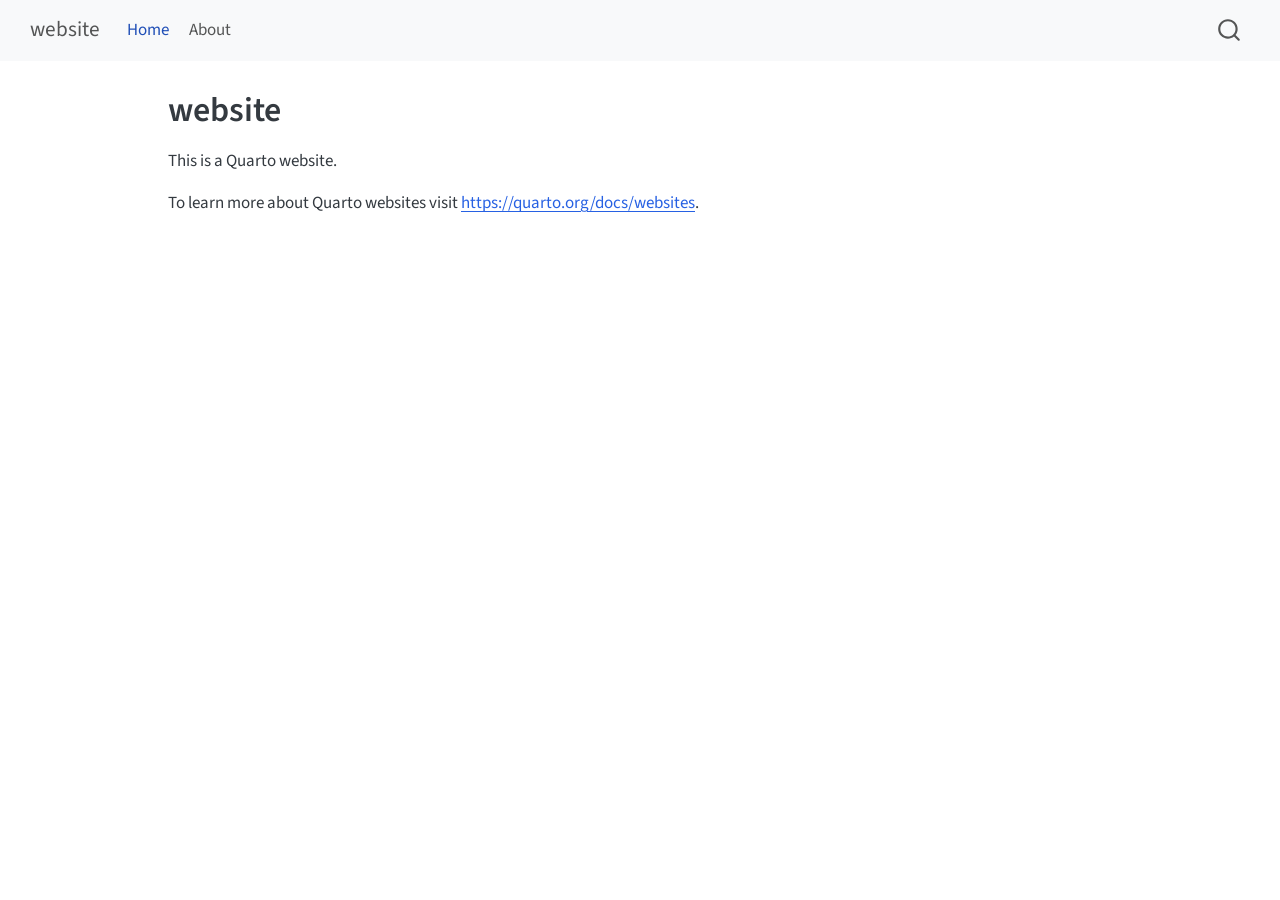
==== index.html @ 9c627e0c "Built site for gh-pages" ====
<!DOCTYPE html>
<html xmlns="http://www.w3.org/1999/xhtml" lang="en" xml:lang="en"><head>

<meta charset="utf-8">
<meta name="generator" content="quarto-1.10.18">

<meta name="viewport" content="width=device-width, initial-scale=1.0, user-scalable=yes">


<title>website</title>
<style>
/* Default styles provided by pandoc.
** See https://pandoc.org/MANUAL.html#variables-for-html for config info.
*/
span.smallcaps{font-variant: small-caps;}
div.columns{display: flex; gap: 1.5em;}
div.column{flex: auto;}
@media screen {
div.columns{gap: min(4vw, 1.5em);}
div.column{overflow-x: auto;}
}
div.hanging-indent{margin-left: 1.5em; text-indent: -1.5em;}
ul.task-list{list-style: none;}
ul.task-list li input[type="checkbox"] {
  width: 0.8em;
  margin: 0 0.8em 0.2em -1em; /* quarto-specific, see https://github.com/quarto-dev/quarto-cli/issues/4556 */ 
  vertical-align: middle;
}
</style>


<script src="site_libs/quarto-nav/quarto-nav.js"></script>
<script src="site_libs/quarto-nav/headroom.min.js"></script>
<script src="site_libs/clipboard/clipboard.min.js"></script>
<script src="site_libs/quarto-search/autocomplete.umd.js"></script>
<script src="site_libs/quarto-search/fuse.min.js"></script>
<script src="site_libs/quarto-search/quarto-search.js"></script>
<meta name="quarto:offset" content="./">
<script src="site_libs/quarto-html/quarto.js" type="module"></script>
<script src="site_libs/quarto-html/tabsets/tabsets.js" type="module"></script>
<script src="site_libs/quarto-html/popper.min.js"></script>
<script src="site_libs/quarto-html/tippy.umd.min.js"></script>
<script src="site_libs/quarto-html/anchor.min.js"></script>
<link href="site_libs/quarto-html/tippy.css" rel="stylesheet">
<link href="site_libs/quarto-html/quarto-syntax-highlighting-64a204ab8560d761af7679ceaba22944.css" rel="stylesheet" id="quarto-text-highlighting-styles">
<script src="site_libs/bootstrap/bootstrap.min.js"></script>
<link href="site_libs/bootstrap/bootstrap-icons.css" rel="stylesheet">
<link href="site_libs/bootstrap/bootstrap-5453c8eb392fbb9e83e403fa6f01b86a.min.css" rel="stylesheet" append-hash="true" id="quarto-bootstrap" data-mode="light">
<script id="quarto-search-options" type="application/json">{
  "location": "navbar",
  "copy-button": false,
  "collapse-after": 3,
  "panel-placement": "end",
  "type": "overlay",
  "limit": 50,
  "keyboard-shortcut": [
    "f",
    "/",
    "s"
  ],
  "show-item-context": false,
  "language": {
    "search-no-results-text": "No results",
    "search-matching-documents-text": "matching documents",
    "search-copy-link-title": "Copy link to search",
    "search-hide-matches-text": "Hide additional matches",
    "search-more-match-text": "more match in this document",
    "search-more-matches-text": "more matches in this document",
    "search-clear-button-title": "Clear",
    "search-text-placeholder": "",
    "search-detached-cancel-button-title": "Cancel",
    "search-submit-button-title": "Submit",
    "search-label": "Search"
  }
}</script>


<link rel="stylesheet" href="styles.css">
</head>

<body class="nav-fixed quarto-light">

<div id="quarto-search-results"></div>
  <header id="quarto-header" class="headroom fixed-top">
    <nav class="navbar navbar-expand-lg " data-bs-theme="dark">
      <div class="navbar-container container-fluid">
      <div class="navbar-brand-container mx-auto">
    <a class="navbar-brand" href="./index.html">
    <span class="navbar-title">website</span>
    </a>
  </div>
            <div id="quarto-search" class="" title="Search"></div>
          <button class="navbar-toggler" type="button" data-bs-toggle="collapse" data-bs-target="#navbarCollapse" aria-controls="navbarCollapse" role="menu" aria-expanded="false" aria-label="Toggle navigation" onclick="if (window.quartoToggleHeadroom) { window.quartoToggleHeadroom(); }">
  <span class="navbar-toggler-icon"></span>
</button>
          <div class="collapse navbar-collapse" id="navbarCollapse">
            <ul class="navbar-nav navbar-nav-scroll me-auto">
  <li class="nav-item">
    <a class="nav-link active" href="./index.html" aria-current="page"> 
<span class="menu-text">Home</span></a>
  </li>  
  <li class="nav-item">
    <a class="nav-link" href="./about.html"> 
<span class="menu-text">About</span></a>
  </li>  
</ul>
          </div> <!-- /navcollapse -->
            <div class="quarto-navbar-tools">
</div>
      </div> <!-- /container-fluid -->
    </nav>
</header>
<!-- content -->
<div id="quarto-content" class="quarto-container page-columns page-rows-contents page-layout-article page-navbar">
<!-- sidebar -->
<!-- margin-sidebar -->
    <div id="quarto-margin-sidebar" class="sidebar margin-sidebar zindex-bottom">
        
    </div>
<!-- main -->
<main class="content" id="quarto-document-content">

<header id="title-block-header" class="quarto-title-block default">
<div class="quarto-title">
<h1 class="title">website</h1>
</div>



<div class="quarto-title-meta">

    
  
    
  </div>
  


</header>


<p>This is a Quarto website.</p>
<p>To learn more about Quarto websites visit <a href="https://quarto.org/docs/websites" class="uri">https://quarto.org/docs/websites</a>.</p>



</main> <!-- /main -->
<script id="quarto-html-after-body" type="application/javascript">
  window.document.addEventListener("DOMContentLoaded", function (event) {
    const icon = "";
    const anchorJS = new window.AnchorJS();
    anchorJS.options = {
      placement: 'right',
      icon: icon
    };
    anchorJS.add('.anchored');
    const isCodeAnnotation = (el) => {
      for (const clz of el.classList) {
        if (clz.startsWith('code-annotation-')) {                     
          return true;
        }
      }
      return false;
    }
    const onCopySuccess = function(e) {
      // button target
      const button = e.trigger;
      // don't keep focus
      button.blur();
      // flash "checked"
      button.classList.add('code-copy-button-checked');
      var currentTitle = button.getAttribute("title");
      button.setAttribute("title", "Copied!");
      let tooltip;
      if (window.bootstrap) {
        button.setAttribute("data-bs-toggle", "tooltip");
        button.setAttribute("data-bs-placement", "left");
        button.setAttribute("data-bs-title", "Copied!");
        tooltip = new bootstrap.Tooltip(button, 
          { trigger: "manual", 
            customClass: "code-copy-button-tooltip",
            offset: [0, -8]});
        tooltip.show();    
      }
      setTimeout(function() {
        if (tooltip) {
          tooltip.hide();
          button.removeAttribute("data-bs-title");
          button.removeAttribute("data-bs-toggle");
          button.removeAttribute("data-bs-placement");
        }
        button.setAttribute("title", currentTitle);
        button.classList.remove('code-copy-button-checked');
      }, 1000);
      // clear code selection
      e.clearSelection();
    }
    const getTextToCopy = function(trigger) {
      const outerScaffold = trigger.parentElement.cloneNode(true);
      const codeEl = outerScaffold.querySelector('code');
      for (const childEl of codeEl.children) {
        if (isCodeAnnotation(childEl)) {
          childEl.remove();
        }
      }
      return codeEl.innerText;
    }
    const clipboard = new window.ClipboardJS('.code-copy-button:not([data-in-quarto-modal])', {
      text: getTextToCopy
    });
    clipboard.on('success', onCopySuccess);
    if (window.document.getElementById('quarto-embedded-source-code-modal')) {
      const clipboardModal = new window.ClipboardJS('.code-copy-button[data-in-quarto-modal]', {
        text: getTextToCopy,
        container: window.document.getElementById('quarto-embedded-source-code-modal')
      });
      clipboardModal.on('success', onCopySuccess);
    }
      var localhostRegex = new RegExp(/^(?:http|https):\/\/localhost\:?[0-9]*\//);
      var mailtoRegex = new RegExp(/^mailto:/);
        var filterRegex = new RegExp('/' + window.location.host + '/');
      var isInternal = (href) => {
          return filterRegex.test(href) || localhostRegex.test(href) || mailtoRegex.test(href);
      }
      // Inspect non-navigation links and adorn them if external
     var links = window.document.querySelectorAll('a[href]:not(.nav-link):not(.navbar-brand):not(.toc-action):not(.sidebar-link):not(.sidebar-item-toggle):not(.pagination-link):not(.no-external):not([aria-hidden]):not(.dropdown-item):not(.quarto-navigation-tool):not(.about-link)');
      for (var i=0; i<links.length; i++) {
        const link = links[i];
        if (!isInternal(link.href)) {
          // undo the damage that might have been done by quarto-nav.js in the case of
          // links that we want to consider external
          if (link.dataset.originalHref !== undefined) {
            link.href = link.dataset.originalHref;
          }
        }
      }
    function tippyHover(el, contentFn, onTriggerFn, onUntriggerFn) {
      const config = {
        allowHTML: true,
        maxWidth: 500,
        delay: 100,
        arrow: false,
        appendTo: function(el) {
            return el.parentElement;
        },
        interactive: true,
        interactiveBorder: 10,
        theme: 'quarto',
        placement: 'bottom-start',
      };
      if (contentFn) {
        config.content = contentFn;
      }
      if (onTriggerFn) {
        config.onTrigger = onTriggerFn;
      }
      if (onUntriggerFn) {
        config.onUntrigger = onUntriggerFn;
      }
      window.tippy(el, config); 
    }
    const noterefs = window.document.querySelectorAll('a[role="doc-noteref"]');
    for (var i=0; i<noterefs.length; i++) {
      const ref = noterefs[i];
      tippyHover(ref, function() {
        // use id or data attribute instead here
        let href = ref.getAttribute('data-footnote-href') || ref.getAttribute('href');
        try { href = new URL(href).hash; } catch {}
        const id = href.replace(/^#\/?/, "");
        const note = window.document.getElementById(id);
        if (note) {
          return note.innerHTML;
        } else {
          return "";
        }
      });
    }
    const xrefs = window.document.querySelectorAll('a.quarto-xref');
    const processXRef = (id, note) => {
      // Strip column container classes
      const stripColumnClz = (el) => {
        el.classList.remove("page-full", "page-columns");
        if (el.children) {
          for (const child of el.children) {
            stripColumnClz(child);
          }
        }
      }
      stripColumnClz(note)
      if (id === null || id.startsWith('sec-')) {
        // Special case sections, only their first couple elements
        const container = document.createElement("div");
        if (note.children && note.children.length > 2) {
          container.appendChild(note.children[0].cloneNode(true));
          for (let i = 1; i < note.children.length; i++) {
            const child = note.children[i];
            if (child.tagName === "P" && child.innerText === "") {
              continue;
            } else {
              container.appendChild(child.cloneNode(true));
              break;
            }
          }
          if (window.Quarto?.typesetMath) {
            window.Quarto.typesetMath(container);
          }
          return container.innerHTML
        } else {
          if (window.Quarto?.typesetMath) {
            window.Quarto.typesetMath(note);
          }
          return note.innerHTML;
        }
      } else {
        // Remove any anchor links if they are present
        const anchorLink = note.querySelector('a.anchorjs-link');
        if (anchorLink) {
          anchorLink.remove();
        }
        if (window.Quarto?.typesetMath) {
          window.Quarto.typesetMath(note);
        }
        if (note.classList.contains("callout")) {
          return note.outerHTML;
        } else {
          return note.innerHTML;
        }
      }
    }
    for (var i=0; i<xrefs.length; i++) {
      const xref = xrefs[i];
      tippyHover(xref, undefined, function(instance) {
        instance.disable();
        let url = xref.getAttribute('href');
        let hash = undefined; 
        if (url.startsWith('#')) {
          hash = url;
        } else {
          try { hash = new URL(url).hash; } catch {}
        }
        if (hash) {
          const id = hash.replace(/^#\/?/, "");
          const note = window.document.getElementById(id);
          if (note !== null) {
            try {
              const html = processXRef(id, note.cloneNode(true));
              instance.setContent(html);
            } finally {
              instance.enable();
              instance.show();
            }
          } else {
            // See if we can fetch this
            fetch(url.split('#')[0])
            .then(res => res.text())
            .then(html => {
              const parser = new DOMParser();
              const htmlDoc = parser.parseFromString(html, "text/html");
              const note = htmlDoc.getElementById(id);
              if (note !== null) {
                const html = processXRef(id, note);
                instance.setContent(html);
              } 
            }).finally(() => {
              instance.enable();
              instance.show();
            });
          }
        } else {
          // See if we can fetch a full url (with no hash to target)
          // This is a special case and we should probably do some content thinning / targeting
          fetch(url)
          .then(res => res.text())
          .then(html => {
            const parser = new DOMParser();
            const htmlDoc = parser.parseFromString(html, "text/html");
            const note = htmlDoc.querySelector('main.content');
            if (note !== null) {
              // This should only happen for chapter cross references
              // (since there is no id in the URL)
              // remove the first header
              if (note.children.length > 0 && note.children[0].tagName === "HEADER") {
                note.children[0].remove();
              }
              const html = processXRef(null, note);
              instance.setContent(html);
            } 
          }).finally(() => {
            instance.enable();
            instance.show();
          });
        }
      }, function(instance) {
      });
    }
        let selectedAnnoteEl;
        const selectorForAnnotation = ( cell, annotation) => {
          let cellAttr = 'data-code-cell="' + cell + '"';
          let lineAttr = 'data-code-annotation="' +  annotation + '"';
          const selector = 'span[' + cellAttr + '][' + lineAttr + ']';
          return selector;
        }
        const selectCodeLines = (annoteEl) => {
          const doc = window.document;
          const targetCell = annoteEl.getAttribute("data-target-cell");
          const targetAnnotation = annoteEl.getAttribute("data-target-annotation");
          const annoteSpan = window.document.querySelector(selectorForAnnotation(targetCell, targetAnnotation));
          const lines = annoteSpan.getAttribute("data-code-lines").split(",");
          const lineIds = lines.map((line) => {
            return targetCell + "-" + line;
          })
          let top = null;
          let height = null;
          let parent = null;
          if (lineIds.length > 0) {
              //compute the position of the single el (top and bottom and make a div)
              const el = window.document.getElementById(lineIds[0]);
              top = el.offsetTop;
              height = el.offsetHeight;
              parent = el.parentElement.parentElement;
            if (lineIds.length > 1) {
              const lastEl = window.document.getElementById(lineIds[lineIds.length - 1]);
              const bottom = lastEl.offsetTop + lastEl.offsetHeight;
              height = bottom - top;
            }
            if (top !== null && height !== null && parent !== null) {
              // cook up a div (if necessary) and position it 
              let div = window.document.getElementById("code-annotation-line-highlight");
              if (div === null) {
                div = window.document.createElement("div");
                div.setAttribute("id", "code-annotation-line-highlight");
                div.style.position = 'absolute';
                parent.appendChild(div);
              }
              div.style.top = top - 2 + "px";
              div.style.height = height + 4 + "px";
              div.style.left = 0;
              let gutterDiv = window.document.getElementById("code-annotation-line-highlight-gutter");
              if (gutterDiv === null) {
                gutterDiv = window.document.createElement("div");
                gutterDiv.setAttribute("id", "code-annotation-line-highlight-gutter");
                gutterDiv.style.position = 'absolute';
                const codeCell = window.document.getElementById(targetCell);
                const gutter = codeCell.querySelector('.code-annotation-gutter');
                gutter.appendChild(gutterDiv);
              }
              gutterDiv.style.top = top - 2 + "px";
              gutterDiv.style.height = height + 4 + "px";
            }
            selectedAnnoteEl = annoteEl;
          }
        };
        const unselectCodeLines = () => {
          const elementsIds = ["code-annotation-line-highlight", "code-annotation-line-highlight-gutter"];
          elementsIds.forEach((elId) => {
            const div = window.document.getElementById(elId);
            if (div) {
              div.remove();
            }
          });
          selectedAnnoteEl = undefined;
        };
          // Handle positioning of the toggle
      window.addEventListener(
        "resize",
        throttle(() => {
          elRect = undefined;
          if (selectedAnnoteEl) {
            selectCodeLines(selectedAnnoteEl);
          }
        }, 10)
      );
      function throttle(fn, ms) {
      let throttle = false;
      let timer;
        return (...args) => {
          if(!throttle) { // first call gets through
              fn.apply(this, args);
              throttle = true;
          } else { // all the others get throttled
              if(timer) clearTimeout(timer); // cancel #2
              timer = setTimeout(() => {
                fn.apply(this, args);
                timer = throttle = false;
              }, ms);
          }
        };
      }
        // Attach click handler to the DT
        const annoteDls = window.document.querySelectorAll('dt[data-target-cell]');
        for (const annoteDlNode of annoteDls) {
          annoteDlNode.addEventListener('click', (event) => {
            const clickedEl = event.target;
            if (clickedEl !== selectedAnnoteEl) {
              unselectCodeLines();
              const activeEl = window.document.querySelector('dt[data-target-cell].code-annotation-active');
              if (activeEl) {
                activeEl.classList.remove('code-annotation-active');
              }
              selectCodeLines(clickedEl);
              clickedEl.classList.add('code-annotation-active');
            } else {
              // Unselect the line
              unselectCodeLines();
              clickedEl.classList.remove('code-annotation-active');
            }
          });
        }
    const findCites = (el) => {
      const parentEl = el.parentElement;
      if (parentEl) {
        const cites = parentEl.dataset.cites;
        if (cites) {
          return {
            el,
            cites: cites.split(' ')
          };
        } else {
          return findCites(el.parentElement)
        }
      } else {
        return undefined;
      }
    };
    var bibliorefs = window.document.querySelectorAll('a[role="doc-biblioref"]');
    for (var i=0; i<bibliorefs.length; i++) {
      const ref = bibliorefs[i];
      const citeInfo = findCites(ref);
      if (citeInfo) {
        tippyHover(citeInfo.el, function() {
          var popup = window.document.createElement('div');
          citeInfo.cites.forEach(function(cite) {
            var citeDiv = window.document.createElement('div');
            citeDiv.classList.add('hanging-indent');
            citeDiv.classList.add('csl-entry');
            var biblioDiv = window.document.getElementById('ref-' + cite);
            if (biblioDiv) {
              citeDiv.innerHTML = biblioDiv.innerHTML;
            }
            popup.appendChild(citeDiv);
          });
          return popup.innerHTML;
        });
      }
    }
  });
  </script>
</div> <!-- /content -->




</body></html>
---- site_libs/quarto-html/tippy.css ----
.tippy-box[data-animation=fade][data-state=hidden]{opacity:0}[data-tippy-root]{max-width:calc(100vw - 10px)}.tippy-box{position:relative;background-color:#333;color:#fff;border-radius:4px;font-size:14px;line-height:1.4;white-space:normal;outline:0;transition-property:transform,visibility,opacity}.tippy-box[data-placement^=top]>.tippy-arrow{bottom:0}.tippy-box[data-placement^=top]>.tippy-arrow:before{bottom:-7px;left:0;border-width:8px 8px 0;border-top-color:initial;transform-origin:center top}.tippy-box[data-placement^=bottom]>.tippy-arrow{top:0}.tippy-box[data-placement^=bottom]>.tippy-arrow:before{top:-7px;left:0;border-width:0 8px 8px;border-bottom-color:initial;transform-origin:center bottom}.tippy-box[data-placement^=left]>.tippy-arrow{right:0}.tippy-box[data-placement^=left]>.tippy-arrow:before{border-width:8px 0 8px 8px;border-left-color:initial;right:-7px;transform-origin:center left}.tippy-box[data-placement^=right]>.tippy-arrow{left:0}.tippy-box[data-placement^=right]>.tippy-arrow:before{left:-7px;border-width:8px 8px 8px 0;border-right-color:initial;transform-origin:center right}.tippy-box[data-inertia][data-state=visible]{transition-timing-function:cubic-bezier(.54,1.5,.38,1.11)}.tippy-arrow{width:16px;height:16px;color:#333}.tippy-arrow:before{content:"";position:absolute;border-color:transparent;border-style:solid}.tippy-content{position:relative;padding:5px 9px;z-index:1}
---- site_libs/quarto-html/quarto-syntax-highlighting-64a204ab8560d761af7679ceaba22944.css ----
/* quarto syntax highlight colors */
:root {
  --quarto-hl-ot-color: #003B4F;
  --quarto-hl-at-color: #657422;
  --quarto-hl-ss-color: #20794D;
  --quarto-hl-an-color: #5E5E5E;
  --quarto-hl-fu-color: #4758AB;
  --quarto-hl-st-color: #20794D;
  --quarto-hl-cf-color: #003B4F;
  --quarto-hl-op-color: #5E5E5E;
  --quarto-hl-er-color: #AD0000;
  --quarto-hl-bn-color: #AD0000;
  --quarto-hl-al-color: #AD0000;
  --quarto-hl-va-color: #111111;
  --quarto-hl-bu-color: inherit;
  --quarto-hl-ex-color: inherit;
  --quarto-hl-pp-color: #AD0000;
  --quarto-hl-in-color: #5E5E5E;
  --quarto-hl-vs-color: #20794D;
  --quarto-hl-wa-color: #5E5E5E;
  --quarto-hl-do-color: #5E5E5E;
  --quarto-hl-im-color: #00769E;
  --quarto-hl-ch-color: #20794D;
  --quarto-hl-dt-color: #AD0000;
  --quarto-hl-fl-color: #AD0000;
  --quarto-hl-co-color: #5E5E5E;
  --quarto-hl-cv-color: #5E5E5E;
  --quarto-hl-cn-color: #8f5902;
  --quarto-hl-sc-color: #5E5E5E;
  --quarto-hl-dv-color: #AD0000;
  --quarto-hl-kw-color: #003B4F;
}

/* other quarto variables */
:root {
  --quarto-font-monospace: SFMono-Regular, Menlo, Monaco, Consolas, "Liberation Mono", "Courier New", monospace;
}

/* syntax highlight based on Pandoc's rules */
pre > code.sourceCode > span {
  color: #003B4F;
}

code.sourceCode > span {
  color: #003B4F;
}

div.sourceCode,
div.sourceCode pre.sourceCode {
  color: #003B4F;
}

/* Normal */
code span {
  color: #003B4F;
}

/* Alert */
code span.al {
  color: #AD0000;
  font-style: inherit;
}

/* Annotation */
code span.an {
  color: #5E5E5E;
  font-style: inherit;
}

/* Attribute */
code span.at {
  color: #657422;
  font-style: inherit;
}

/* BaseN */
code span.bn {
  color: #AD0000;
  font-style: inherit;
}

/* BuiltIn */
code span.bu {
  font-style: inherit;
}

/* ControlFlow */
code span.cf {
  color: #003B4F;
  font-weight: bold;
  font-style: inherit;
}

/* Char */
code span.ch {
  color: #20794D;
  font-style: inherit;
}

/* Constant */
code span.cn {
  color: #8f5902;
  font-style: inherit;
}

/* Comment */
code span.co {
  color: #5E5E5E;
  font-style: inherit;
}

/* CommentVar */
code span.cv {
  color: #5E5E5E;
  font-style: italic;
}

/* Documentation */
code span.do {
  color: #5E5E5E;
  font-style: italic;
}

/* DataType */
code span.dt {
  color: #AD0000;
  font-style: inherit;
}

/* DecVal */
code span.dv {
  color: #AD0000;
  font-style: inherit;
}

/* Error */
code span.er {
  color: #AD0000;
  font-style: inherit;
}

/* Extension */
code span.ex {
  font-style: inherit;
}

/* Float */
code span.fl {
  color: #AD0000;
  font-style: inherit;
}

/* Function */
code span.fu {
  color: #4758AB;
  font-style: inherit;
}

/* Import */
code span.im {
  color: #00769E;
  font-style: inherit;
}

/* Information */
code span.in {
  color: #5E5E5E;
  font-style: inherit;
}

/* Keyword */
code span.kw {
  color: #003B4F;
  font-weight: bold;
  font-style: inherit;
}

/* Operator */
code span.op {
  color: #5E5E5E;
  font-style: inherit;
}

/* Other */
code span.ot {
  color: #003B4F;
  font-style: inherit;
}

/* Preprocessor */
code span.pp {
  color: #AD0000;
  font-style: inherit;
}

/* SpecialChar */
code span.sc {
  color: #5E5E5E;
  font-style: inherit;
}

/* SpecialString */
code span.ss {
  color: #20794D;
  font-style: inherit;
}

/* String */
code span.st {
  color: #20794D;
  font-style: inherit;
}

/* Variable */
code span.va {
  color: #111111;
  font-style: inherit;
}

/* VerbatimString */
code span.vs {
  color: #20794D;
  font-style: inherit;
}

/* Warning */
code span.wa {
  color: #5E5E5E;
  font-style: italic;
}

.prevent-inlining {
  content: "</";
}

/*# sourceMappingURL=9d8d5bb603a83b8298b89080a598c93b.css.map */
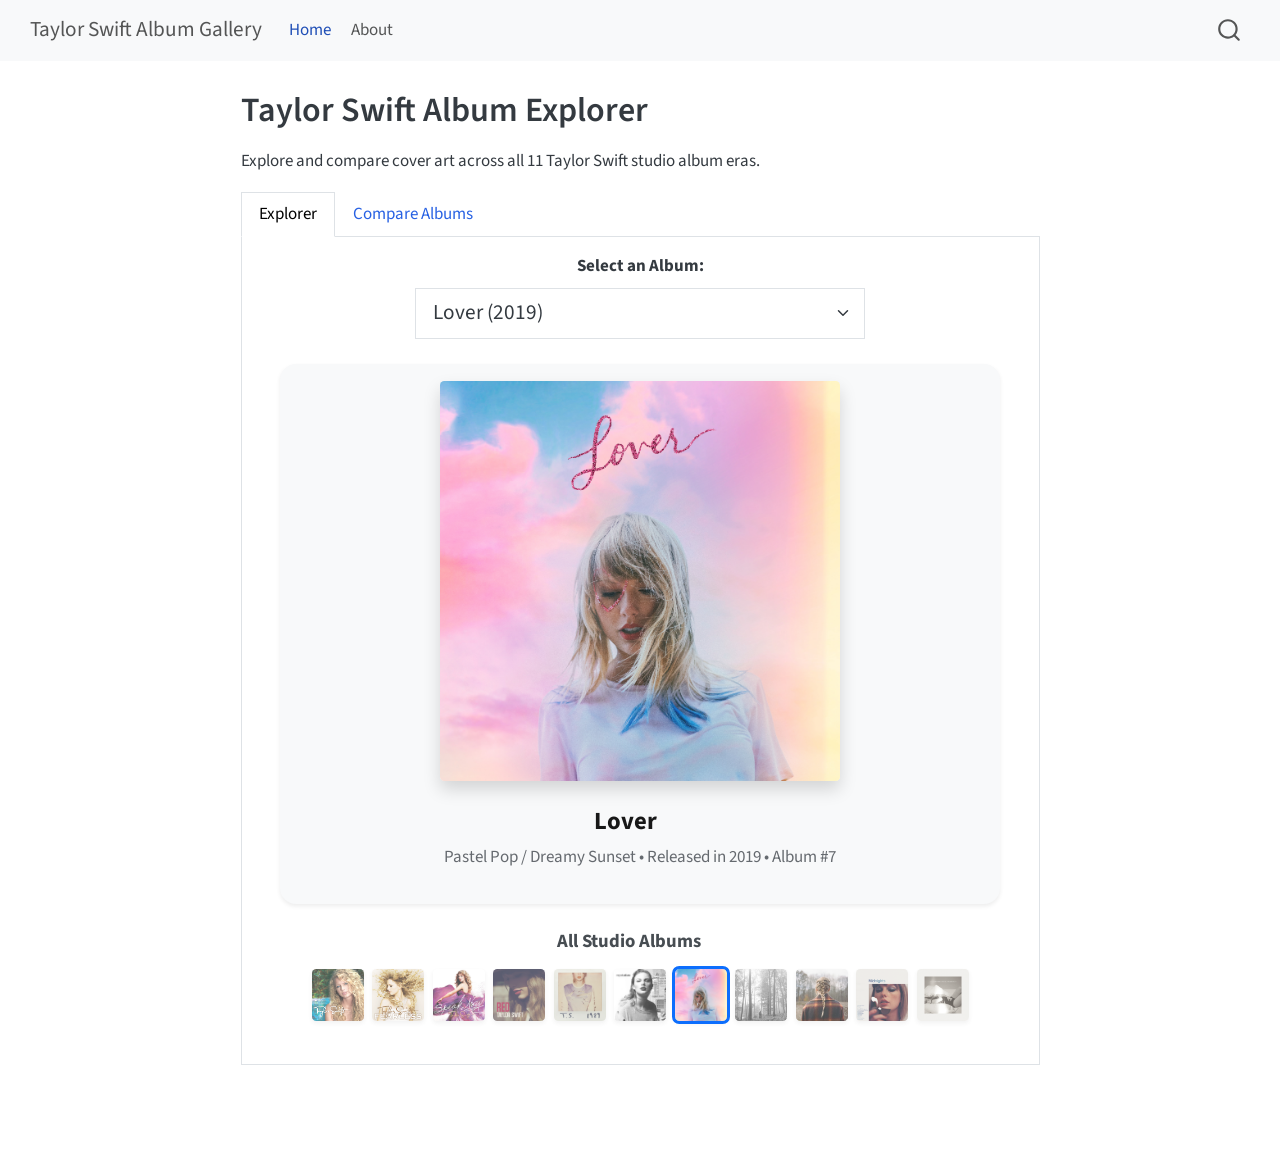
==== commit 7e1a400b: "Built site for gh-pages" ====
--- a/index.html
+++ b/index.html
@@ -7,7 +7,7 @@
 <meta name="viewport" content="width=device-width, initial-scale=1.0, user-scalable=yes">
 
 
-<title>website</title>
+<title>Taylor Swift Album Explorer – Taylor Swift Album Gallery</title>
 <style>
 /* Default styles provided by pandoc.
 ** See https://pandoc.org/MANUAL.html#variables-for-html for config info.
@@ -78,7 +78,7 @@
 <link rel="stylesheet" href="styles.css">
 </head>
 
-<body class="nav-fixed quarto-light">
+<body class="nav-fixed fullcontent quarto-light">
 
 <div id="quarto-search-results"></div>
   <header id="quarto-header" class="headroom fixed-top">
@@ -86,7 +86,7 @@
       <div class="navbar-container container-fluid">
       <div class="navbar-brand-container mx-auto">
     <a class="navbar-brand" href="./index.html">
-    <span class="navbar-title">website</span>
+    <span class="navbar-title">Taylor Swift Album Gallery</span>
     </a>
   </div>
             <div id="quarto-search" class="" title="Search"></div>
@@ -114,15 +114,13 @@
 <div id="quarto-content" class="quarto-container page-columns page-rows-contents page-layout-article page-navbar">
 <!-- sidebar -->
 <!-- margin-sidebar -->
-    <div id="quarto-margin-sidebar" class="sidebar margin-sidebar zindex-bottom">
-        
-    </div>
+    
 <!-- main -->
 <main class="content" id="quarto-document-content">
 
 <header id="title-block-header" class="quarto-title-block default">
 <div class="quarto-title">
-<h1 class="title">website</h1>
+<h1 class="title">Taylor Swift Album Explorer</h1>
 </div>
 
 
@@ -139,8 +137,167 @@
 </header>
 
 
-<p>This is a Quarto website.</p>
-<p>To learn more about Quarto websites visit <a href="https://quarto.org/docs/websites" class="uri">https://quarto.org/docs/websites</a>.</p>
+<p>Explore and compare cover art across all 11 Taylor Swift studio album eras.</p>
+<div class="tabset-margin-container"></div><div class="panel-tabset">
+<ul class="nav nav-tabs" role="tablist"><li class="nav-item" role="presentation"><a class="nav-link active" id="tabset-1-1-tab" data-bs-toggle="tab" data-bs-target="#tabset-1-1" role="tab" aria-controls="tabset-1-1" aria-selected="true" href="">Explorer</a></li><li class="nav-item" role="presentation"><a class="nav-link" id="tabset-1-2-tab" data-bs-toggle="tab" data-bs-target="#tabset-1-2" role="tab" aria-controls="tabset-1-2" aria-selected="false" href="">Compare Albums</a></li></ul>
+<div class="tab-content">
+<div id="tabset-1-1" class="tab-pane active" role="tabpanel" aria-labelledby="tabset-1-1-tab">
+<div class="album-explorer" style="max-width: 720px; margin: 0 auto; text-align: center;">
+<div class="mb-4">
+  <label for="album-select" class="form-label fw-bold">Select an Album:</label>
+  <select id="album-select" class="form-select form-select-lg" style="max-width: 450px; margin: 0 auto;">
+    <option value="0">Taylor Swift (2006)</option>
+    <option value="1">Fearless (2008)</option>
+    <option value="2">Speak Now (2010)</option>
+    <option value="3">Red (2012)</option>
+    <option value="4">1989 (2014)</option>
+    <option value="5">reputation (2017)</option>
+    <option value="6" selected="">Lover (2019)</option>
+    <option value="7">folklore (2020)</option>
+    <option value="8">evermore (2020)</option>
+    <option value="9">Midnights (2022)</option>
+    <option value="10">The Tortured Poets Department (2024)</option>
+  </select>
+</div>
+
+<div class="card shadow-sm border-0 mb-4 p-3 bg-light" style="border-radius: 16px;">
+  <div class="d-flex justify-content-center">
+    <img id="album-cover" src="data/07_lover.jpg" alt="Album Cover" class="img-fluid rounded shadow" style="max-height: 400px; object-fit: contain;">
+  </div>
+  <div class="card-body">
+    <h3 id="album-title" class="card-title mt-2 fw-bold anchored">Lover</h3>
+    <p id="album-meta" class="text-muted mb-0">Released in 2019 • Album #7</p>
+  </div>
+</div>
+
+<h5 class="fw-bold mb-3 anchored">All Studio Albums</h5>
+<div id="thumb-grid" class="d-flex flex-wrap justify-content-center gap-2 mb-4"></div>
+</div>
+</div>
+<div id="tabset-1-2" class="tab-pane" role="tabpanel" aria-labelledby="tabset-1-2-tab">
+<p>Compare the visual styles, color palettes, and eras of any two albums side-by-side.</p>
+<div class="row text-center mt-3 g-4">
+  <div class="col-md-6">
+    <div class="card shadow-sm border-0 p-3 bg-light h-100" style="border-radius: 16px;">
+      <label for="compare-left" class="form-label fw-bold">Album A:</label>
+      <select id="compare-left" class="form-select mb-3"></select>
+      <div class="d-flex justify-content-center mb-3" style="min-height: 320px; align-items: center;">
+        <img id="img-left" class="img-fluid rounded shadow" style="max-height: 300px; object-fit: contain;">
+      </div>
+      <h4 id="title-left" class="fw-bold anchored"></h4>
+      <p id="meta-left" class="text-muted mb-0"></p>
+    </div>
+  </div>
+  
+  <div class="col-md-6">
+    <div class="card shadow-sm border-0 p-3 bg-light h-100" style="border-radius: 16px;">
+      <label for="compare-right" class="form-label fw-bold">Album B:</label>
+      <select id="compare-right" class="form-select mb-3"></select>
+      <div class="d-flex justify-content-center mb-3" style="min-height: 320px; align-items: center;">
+        <img id="img-right" class="img-fluid rounded shadow" style="max-height: 300px; object-fit: contain;">
+      </div>
+      <h4 id="title-right" class="fw-bold anchored"></h4>
+      <p id="meta-right" class="text-muted mb-0"></p>
+    </div>
+  </div>
+</div>
+
+<script>
+const albums = [
+  { title: "Taylor Swift", year: 2006, file: "data/01_taylor_swift.jpg", num: 1, vibe: "Country / Debut" },
+  { title: "Fearless", year: 2008, file: "data/02_fearless.jpg", num: 2, vibe: "Country Pop / Golden Glow" },
+  { title: "Speak Now", year: 2010, file: "data/03_speak_now.jpg", num: 3, vibe: "Country Rock / Fairytale Purple" },
+  { title: "Red", year: 2012, file: "data/04_red.jpg", num: 4, vibe: "Pop & Heartbreak / Crimson" },
+  { title: "1989", year: 2014, file: "data/05_1989.jpg", num: 5, vibe: "80s Synth-pop / Polaroid" },
+  { title: "reputation", year: 2017, file: "data/06_reputation.jpg", num: 6, vibe: "Electropop / Monochrome Gothic" },
+  { title: "Lover", year: 2019, file: "data/07_lover.jpg", num: 7, vibe: "Pastel Pop / Dreamy Sunset" },
+  { title: "folklore", year: 2020, file: "data/08_folklore.jpg", num: 8, vibe: "Indie Folk / Misty Woodland" },
+  { title: "evermore", year: 2020, file: "data/09_evermore.jpg", num: 9, vibe: "Alternative / Winter Plaid" },
+  { title: "Midnights", year: 2022, file: "data/10_midnights.jpg", num: 10, vibe: "Late-night Pop / Vintage Haze" },
+  { title: "The Tortured Poets Department", year: 2024, file: "data/11_the_tortured_poets_department.jpg", num: 11, vibe: "Literary Pop / Sepia & Shadows" }
+];
+
+// Single Explorer Logic
+const select = document.getElementById("album-select");
+const cover = document.getElementById("album-cover");
+const title = document.getElementById("album-title");
+const meta = document.getElementById("album-meta");
+const grid = document.getElementById("thumb-grid");
+
+function showAlbum(index) {
+  const a = albums[index];
+  cover.src = a.file;
+  cover.alt = a.title + " Album Cover";
+  title.textContent = a.title;
+  meta.textContent = `${a.vibe} • Released in ${a.year} • Album #${a.num}`;
+  select.value = index;
+  
+  document.querySelectorAll(".thumb-btn").forEach((btn, i) => {
+    btn.style.outline = (i == index) ? "3px solid #0d6efd" : "none";
+    btn.style.opacity = (i == index) ? "1" : "0.7";
+  });
+}
+
+albums.forEach((a, index) => {
+  const img = document.createElement("img");
+  img.src = a.file;
+  img.alt = a.title;
+  img.title = `${a.title} (${a.year})`;
+  img.className = "thumb-btn rounded shadow-sm";
+  img.style = "width: 52px; height: 52px; object-fit: cover; cursor: pointer; transition: all 0.15s ease;";
+  img.onclick = () => showAlbum(index);
+  img.onmouseover = () => { if (select.value != index) img.style.opacity = "1"; };
+  img.onmouseout = () => { if (select.value != index) img.style.opacity = "0.7"; };
+  grid.appendChild(img);
+});
+
+select.addEventListener("change", (e) => {
+  showAlbum(parseInt(e.target.value));
+});
+
+// Comparison Logic
+const selLeft = document.getElementById("compare-left");
+const selRight = document.getElementById("compare-right");
+const imgLeft = document.getElementById("img-left");
+const imgRight = document.getElementById("img-right");
+const titleLeft = document.getElementById("title-left");
+const titleRight = document.getElementById("title-right");
+const metaLeft = document.getElementById("meta-left");
+const metaRight = document.getElementById("meta-right");
+
+albums.forEach((a, index) => {
+  const optL = new Option(`${a.title} (${a.year})`, index);
+  const optR = new Option(`${a.title} (${a.year})`, index);
+  selLeft.add(optL);
+  selRight.add(optR);
+});
+
+function updateCompare(side, index) {
+  const a = albums[index];
+  if (side === "left") {
+    imgLeft.src = a.file;
+    titleLeft.textContent = a.title;
+    metaLeft.textContent = `${a.vibe} (${a.year})`;
+  } else {
+    imgRight.src = a.file;
+    titleRight.textContent = a.title;
+    metaRight.textContent = `${a.vibe} (${a.year})`;
+  }
+}
+
+selLeft.addEventListener("change", (e) => updateCompare("left", parseInt(e.target.value)));
+selRight.addEventListener("change", (e) => updateCompare("right", parseInt(e.target.value)));
+
+// Initialize defaults
+showAlbum(6); // Lover
+selLeft.value = 5; // reputation
+updateCompare("left", 5);
+selRight.value = 6; // Lover
+updateCompare("right", 6);
+</script>
+</div>
+</div>
+</div>
 
 
 
@@ -218,7 +375,7 @@
     }
       var localhostRegex = new RegExp(/^(?:http|https):\/\/localhost\:?[0-9]*\//);
       var mailtoRegex = new RegExp(/^mailto:/);
-        var filterRegex = new RegExp('/' + window.location.host + '/');
+        var filterRegex = new RegExp("https:\/\/Bsteffen11\.github\.io\/album\/");
       var isInternal = (href) => {
           return filterRegex.test(href) || localhostRegex.test(href) || mailtoRegex.test(href);
       }
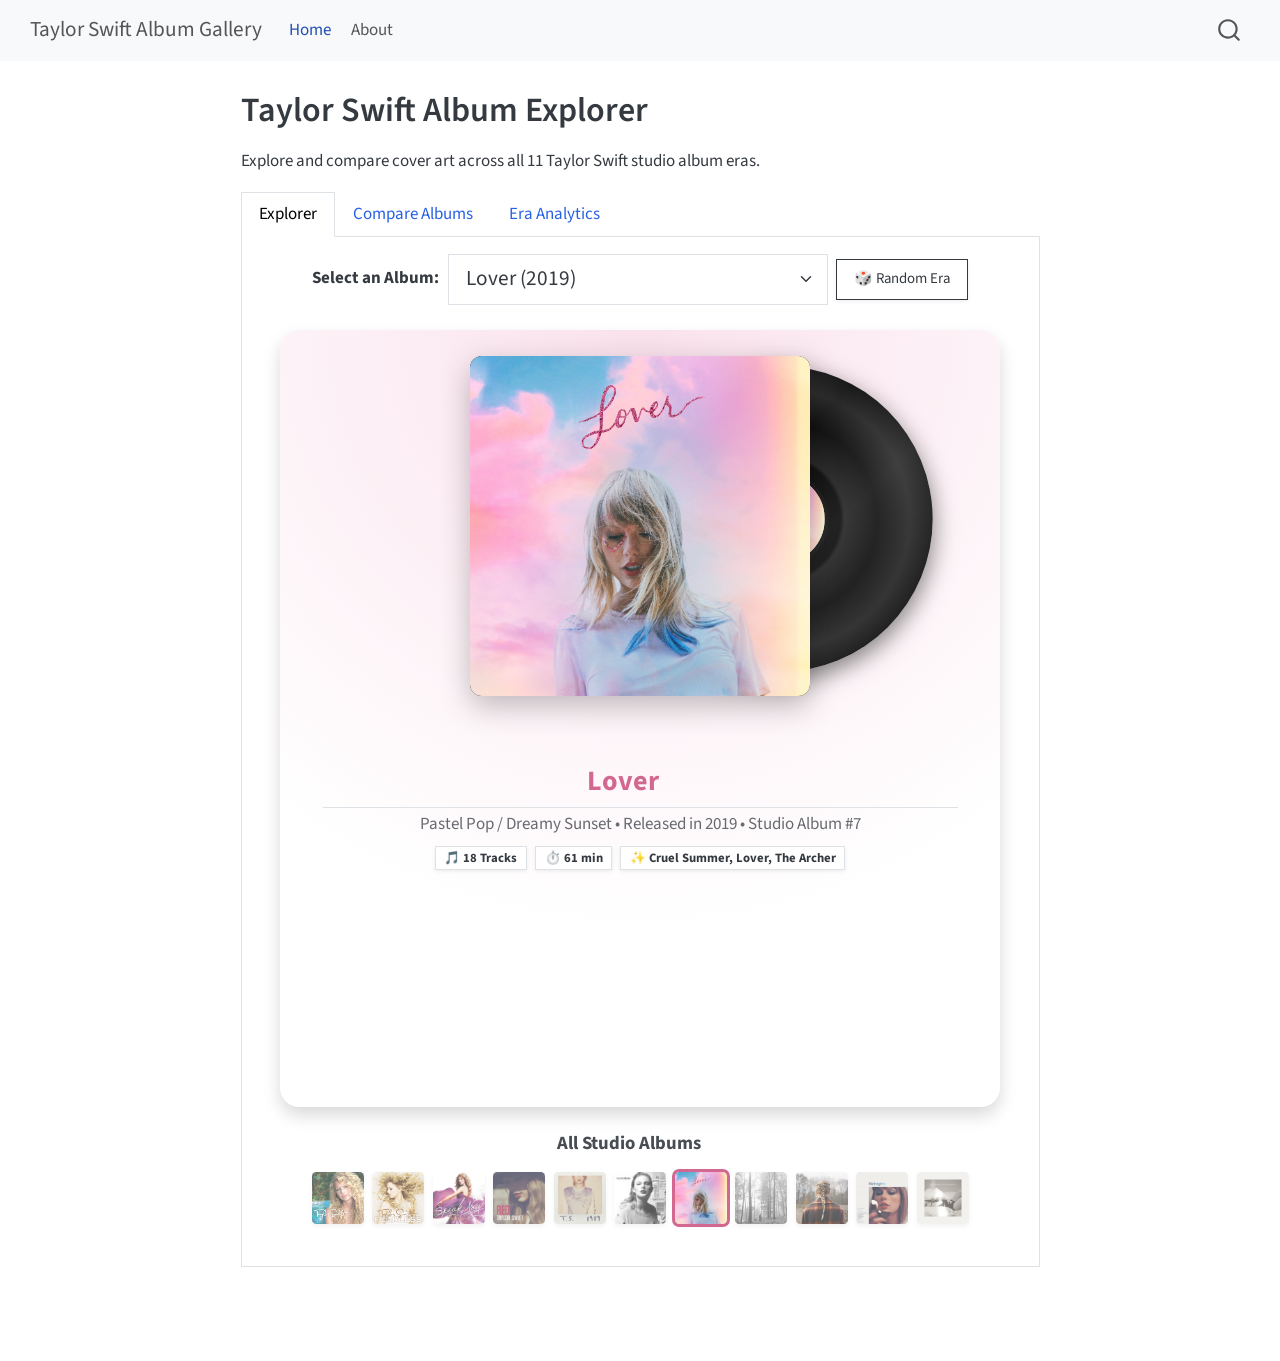
==== commit bf2d8371: "Built site for gh-pages" ====
--- a/index.html
+++ b/index.html
@@ -45,7 +45,7 @@
 <link href="site_libs/quarto-html/quarto-syntax-highlighting-64a204ab8560d761af7679ceaba22944.css" rel="stylesheet" id="quarto-text-highlighting-styles">
 <script src="site_libs/bootstrap/bootstrap.min.js"></script>
 <link href="site_libs/bootstrap/bootstrap-icons.css" rel="stylesheet">
-<link href="site_libs/bootstrap/bootstrap-5453c8eb392fbb9e83e403fa6f01b86a.min.css" rel="stylesheet" append-hash="true" id="quarto-bootstrap" data-mode="light">
+<link href="site_libs/bootstrap/bootstrap-3eaf8885052e939fbbbe2bfb513fc417.min.css" rel="stylesheet" append-hash="true" id="quarto-bootstrap" data-mode="light">
 <script id="quarto-search-options" type="application/json">{
   "location": "navbar",
   "copy-button": false,
@@ -73,6 +73,15 @@
     "search-label": "Search"
   }
 }</script>
+<link href="site_libs/htmltools-fill-0.5.9/fill.css" rel="stylesheet">
+<script src="site_libs/htmlwidgets-1.6.4/htmlwidgets.js"></script>
+<script src="site_libs/plotly-binding-4.12.1/plotly.js"></script>
+<script src="site_libs/typedarray-0.1/typedarray.min.js"></script>
+<script src="site_libs/jquery-3.5.1/jquery.min.js"></script>
+<link href="site_libs/crosstalk-1.2.2/css/crosstalk.min.css" rel="stylesheet">
+<script src="site_libs/crosstalk-1.2.2/js/crosstalk.min.js"></script>
+<link href="site_libs/plotly-htmlwidgets-css-2.25.2/plotly-htmlwidgets.css" rel="stylesheet">
+<script src="site_libs/plotly-main-2.25.2/plotly-latest.min.js"></script>
 
 
 <link rel="stylesheet" href="styles.css">
@@ -139,13 +148,13 @@
 
 <p>Explore and compare cover art across all 11 Taylor Swift studio album eras.</p>
 <div class="tabset-margin-container"></div><div class="panel-tabset">
-<ul class="nav nav-tabs" role="tablist"><li class="nav-item" role="presentation"><a class="nav-link active" id="tabset-1-1-tab" data-bs-toggle="tab" data-bs-target="#tabset-1-1" role="tab" aria-controls="tabset-1-1" aria-selected="true" href="">Explorer</a></li><li class="nav-item" role="presentation"><a class="nav-link" id="tabset-1-2-tab" data-bs-toggle="tab" data-bs-target="#tabset-1-2" role="tab" aria-controls="tabset-1-2" aria-selected="false" href="">Compare Albums</a></li></ul>
+<ul class="nav nav-tabs" role="tablist"><li class="nav-item" role="presentation"><a class="nav-link active" id="tabset-1-1-tab" data-bs-toggle="tab" data-bs-target="#tabset-1-1" role="tab" aria-controls="tabset-1-1" aria-selected="true" href="">Explorer</a></li><li class="nav-item" role="presentation"><a class="nav-link" id="tabset-1-2-tab" data-bs-toggle="tab" data-bs-target="#tabset-1-2" role="tab" aria-controls="tabset-1-2" aria-selected="false" href="">Compare Albums</a></li><li class="nav-item" role="presentation"><a class="nav-link" id="tabset-1-3-tab" data-bs-toggle="tab" data-bs-target="#tabset-1-3" role="tab" aria-controls="tabset-1-3" aria-selected="false" href="">Era Analytics</a></li></ul>
 <div class="tab-content">
 <div id="tabset-1-1" class="tab-pane active" role="tabpanel" aria-labelledby="tabset-1-1-tab">
 <div class="album-explorer" style="max-width: 720px; margin: 0 auto; text-align: center;">
-<div class="mb-4">
-  <label for="album-select" class="form-label fw-bold">Select an Album:</label>
-  <select id="album-select" class="form-select form-select-lg" style="max-width: 450px; margin: 0 auto;">
+<div class="mb-4 d-flex justify-content-center align-items-center gap-2 flex-wrap">
+  <label for="album-select" class="form-label fw-bold mb-0">Select an Album:</label>
+  <select id="album-select" class="form-select form-select-lg" style="max-width: 380px;">
     <option value="0">Taylor Swift (2006)</option>
     <option value="1">Fearless (2008)</option>
     <option value="2">Speak Now (2010)</option>
@@ -158,15 +167,31 @@
     <option value="9">Midnights (2022)</option>
     <option value="10">The Tortured Poets Department (2024)</option>
   </select>
-</div>
-
-<div class="card shadow-sm border-0 mb-4 p-3 bg-light" style="border-radius: 16px;">
-  <div class="d-flex justify-content-center">
-    <img id="album-cover" src="data/07_lover.jpg" alt="Album Cover" class="img-fluid rounded shadow" style="max-height: 400px; object-fit: contain;">
+  <button id="btn-random" class="btn btn-outline-dark btn-sm px-3 py-2 shadow-sm" title="Pick a random era">🎲 Random Era</button>
+</div>
+
+<div id="card-container" class="card shadow border-0 mb-4 p-4 album-card-container">
+  <div class="d-flex justify-content-center mb-3">
+    <div class="vinyl-wrapper" id="vinyl-wrap">
+      <div class="vinyl-record" id="vinyl-disc">
+        <div class="vinyl-label">
+          <img id="vinyl-label-img" src="data/07_lover.jpg" alt="Vinyl Label">
+        </div>
+      </div>
+      <img id="album-cover" src="data/07_lover.jpg" alt="Album Cover" class="album-sleeve img-fluid" style="max-height: 340px; max-width: 340px; object-fit: contain;">
+    </div>
   </div>
-  <div class="card-body">
-    <h3 id="album-title" class="card-title mt-2 fw-bold anchored">Lover</h3>
-    <p id="album-meta" class="text-muted mb-0">Released in 2019 • Album #7</p>
+  
+  <div class="card-body text-center">
+    <div id="aoty-badge" class="mb-2"></div>
+    <h2 id="album-title" class="card-title fw-bold mb-1 anchored">Lover</h2>
+    <p id="album-meta" class="text-muted mb-2">Released in 2019 • Album #7</p>
+    <div id="era-stats" class="d-flex flex-wrap justify-content-center gap-2 mb-3"></div>
+    
+    <!-- Live Spotify Audio Player -->
+    <div class="mt-3" style="max-width: 480px; margin: 0 auto;">
+      <iframe id="spotify-player" style="border-radius:12px; width: 100%; height: 152px;" src="https://open.spotify.com/embed/album/1NAmidJlEaVgA3MpcGiga5?utm_source=generator&amp;theme=0" frameborder="0" allowfullscreen="" allow="autoplay; clipboard-write; encrypted-media; fullscreen; picture-in-picture" loading="lazy"></iframe>
+    </div>
   </div>
 </div>
 
@@ -204,50 +229,174 @@
 
 <script>
 const albums = [
-  { title: "Taylor Swift", year: 2006, file: "data/01_taylor_swift.jpg", num: 1, vibe: "Country / Debut" },
-  { title: "Fearless", year: 2008, file: "data/02_fearless.jpg", num: 2, vibe: "Country Pop / Golden Glow" },
-  { title: "Speak Now", year: 2010, file: "data/03_speak_now.jpg", num: 3, vibe: "Country Rock / Fairytale Purple" },
-  { title: "Red", year: 2012, file: "data/04_red.jpg", num: 4, vibe: "Pop & Heartbreak / Crimson" },
-  { title: "1989", year: 2014, file: "data/05_1989.jpg", num: 5, vibe: "80s Synth-pop / Polaroid" },
-  { title: "reputation", year: 2017, file: "data/06_reputation.jpg", num: 6, vibe: "Electropop / Monochrome Gothic" },
-  { title: "Lover", year: 2019, file: "data/07_lover.jpg", num: 7, vibe: "Pastel Pop / Dreamy Sunset" },
-  { title: "folklore", year: 2020, file: "data/08_folklore.jpg", num: 8, vibe: "Indie Folk / Misty Woodland" },
-  { title: "evermore", year: 2020, file: "data/09_evermore.jpg", num: 9, vibe: "Alternative / Winter Plaid" },
-  { title: "Midnights", year: 2022, file: "data/10_midnights.jpg", num: 10, vibe: "Late-night Pop / Vintage Haze" },
-  { title: "The Tortured Poets Department", year: 2024, file: "data/11_the_tortured_poets_department.jpg", num: 11, vibe: "Literary Pop / Sepia & Shadows" }
+  { 
+    title: "Taylor Swift", year: 2006, file: "data/01_taylor_swift.jpg", num: 1, 
+    vibe: "Country / Debut", color: "#2b534b",
+    bg: "radial-gradient(circle at top, rgba(43,83,75,0.2) 0%, rgba(255,255,255,0.9) 70%)",
+    glow: "0 15px 35px rgba(43,83,75,0.3)",
+    tracks: 14, runtime: "53 min", aoty: false,
+    spotify: "7mzrGJOP4LcmscgcqVpFFe",
+    highlights: "Tim McGraw, Teardrops on My Guitar"
+  },
+  { 
+    title: "Fearless", year: 2008, file: "data/02_fearless.jpg", num: 2, 
+    vibe: "Country Pop / Golden Glow", color: "#c6922e",
+    bg: "radial-gradient(circle at top, rgba(198,146,46,0.22) 0%, rgba(255,255,255,0.9) 70%)",
+    glow: "0 15px 35px rgba(198,146,46,0.35)",
+    tracks: 13, runtime: "53 min", aoty: true,
+    spotify: "4hDok0OAJd579HG7Db0vR1",
+    highlights: "Love Story, You Belong With Me"
+  },
+  { 
+    title: "Speak Now", year: 2010, file: "data/03_speak_now.jpg", num: 3, 
+    vibe: "Country Rock / Fairytale Purple", color: "#743a6d",
+    bg: "radial-gradient(circle at top, rgba(116,58,109,0.2) 0%, rgba(255,255,255,0.9) 70%)",
+    glow: "0 15px 35px rgba(116,58,109,0.3)",
+    tracks: 14, runtime: "67 min", aoty: false,
+    spotify: "5AEDGbliTTfjOB8WBixt4v",
+    highlights: "Mine, Back to December, Enchanted"
+  },
+  { 
+    title: "Red", year: 2012, file: "data/04_red.jpg", num: 4, 
+    vibe: "Pop & Heartbreak / Crimson", color: "#8b1e2c",
+    bg: "radial-gradient(circle at top, rgba(139,30,44,0.2) 0%, rgba(255,255,255,0.9) 70%)",
+    glow: "0 15px 35px rgba(139,30,44,0.35)",
+    tracks: 16, runtime: "65 min", aoty: false,
+    spotify: "6kZDo2Bmxvf6je80qaDYQZ",
+    highlights: "All Too Well, I Knew You Were Trouble"
+  },
+  { 
+    title: "1989", year: 2014, file: "data/05_1989.jpg", num: 5, 
+    vibe: "80s Synth-pop / Polaroid Sky", color: "#3d799f",
+    bg: "radial-gradient(circle at top, rgba(61,121,159,0.22) 0%, rgba(255,255,255,0.9) 70%)",
+    glow: "0 15px 35px rgba(61,121,159,0.35)",
+    tracks: 13, runtime: "48 min", aoty: true,
+    spotify: "64LU4c1nfjz19WqaKaKyYU",
+    highlights: "Blank Space, Style, Shake It Off"
+  },
+  { 
+    title: "reputation", year: 2017, file: "data/06_reputation.jpg", num: 6, 
+    vibe: "Electropop / Monochrome Gothic", color: "#1f1f1f",
+    bg: "radial-gradient(circle at top, rgba(31,31,31,0.25) 0%, rgba(255,255,255,0.9) 70%)",
+    glow: "0 15px 35px rgba(0,0,0,0.45)",
+    tracks: 15, runtime: "55 min", aoty: false,
+    spotify: "6AYBbNvdHSvCg9gq1kHwD3",
+    highlights: "Delicate, Look What You Made Me Do"
+  },
+  { 
+    title: "Lover", year: 2019, file: "data/07_lover.jpg", num: 7, 
+    vibe: "Pastel Pop / Dreamy Sunset", color: "#d2678f",
+    bg: "radial-gradient(circle at top, rgba(235,137,181,0.25) 0%, rgba(255,255,255,0.9) 70%)",
+    glow: "0 15px 35px rgba(210,103,143,0.35)",
+    tracks: 18, runtime: "61 min", aoty: false,
+    spotify: "1NAmidJlEaVgA3MpcGiga5",
+    highlights: "Cruel Summer, Lover, The Archer"
+  },
+  { 
+    title: "folklore", year: 2020, file: "data/08_folklore.jpg", num: 8, 
+    vibe: "Indie Folk / Misty Woodland", color: "#505450",
+    bg: "radial-gradient(circle at top, rgba(80,84,80,0.22) 0%, rgba(255,255,255,0.9) 70%)",
+    glow: "0 15px 35px rgba(80,84,80,0.35)",
+    tracks: 16, runtime: "63 min", aoty: true,
+    spotify: "2fenSS6SVk5IP4ZGFUp9wY",
+    highlights: "cardigan, august, exile"
+  },
+  { 
+    title: "evermore", year: 2020, file: "data/09_evermore.jpg", num: 9, 
+    vibe: "Alternative / Winter Plaid", color: "#784b2c",
+    bg: "radial-gradient(circle at top, rgba(120,75,44,0.22) 0%, rgba(255,255,255,0.9) 70%)",
+    glow: "0 15px 35px rgba(120,75,44,0.35)",
+    tracks: 15, runtime: "60 min", aoty: false,
+    spotify: "2Xoteh7FGyzTIewZe2Pj4f",
+    highlights: "willow, champagne problems, gold rush"
+  },
+  { 
+    title: "Midnights", year: 2022, file: "data/10_midnights.jpg", num: 10, 
+    vibe: "Late-night Pop / Vintage Haze", color: "#283759",
+    bg: "radial-gradient(circle at top, rgba(40,55,89,0.25) 0%, rgba(255,255,255,0.9) 70%)",
+    glow: "0 15px 35px rgba(40,55,89,0.4)",
+    tracks: 13, runtime: "44 min", aoty: true,
+    spotify: "151w1FgRZfnKZA9FEcg9Z3",
+    highlights: "Anti-Hero, Karma, Lavender Haze"
+  },
+  { 
+    title: "The Tortured Poets Department", year: 2024, file: "data/11_the_tortured_poets_department.jpg", num: 11, 
+    vibe: "Literary Pop / Sepia & Shadows", color: "#544e45",
+    bg: "radial-gradient(circle at top, rgba(84,78,69,0.22) 0%, rgba(255,255,255,0.9) 70%)",
+    glow: "0 15px 35px rgba(84,78,69,0.35)",
+    tracks: 16, runtime: "65 min", aoty: false,
+    spotify: "1Mo4aZ8pdj6k1crs5vdEv0",
+    highlights: "Fortnight, I Can Do It With a Broken Heart"
+  }
 ];
 
-// Single Explorer Logic
+// Explorer Elements
 const select = document.getElementById("album-select");
 const cover = document.getElementById("album-cover");
 const title = document.getElementById("album-title");
 const meta = document.getElementById("album-meta");
 const grid = document.getElementById("thumb-grid");
+const vinylLabel = document.getElementById("vinyl-label-img");
+const cardContainer = document.getElementById("card-container");
+const aotyBadge = document.getElementById("aoty-badge");
+const eraStats = document.getElementById("era-stats");
+const spotifyPlayer = document.getElementById("spotify-player");
+const vinylWrap = document.getElementById("vinyl-wrap");
 
 function showAlbum(index) {
   const a = albums[index];
   cover.src = a.file;
   cover.alt = a.title + " Album Cover";
+  vinylLabel.src = a.file;
   title.textContent = a.title;
-  meta.textContent = `${a.vibe} • Released in ${a.year} • Album #${a.num}`;
+  title.style.color = a.color;
+  meta.textContent = `${a.vibe} • Released in ${a.year} • Studio Album #${a.num}`;
   select.value = index;
   
+  // Ambient glow & background styling
+  cardContainer.style.background = a.bg;
+  cardContainer.style.boxShadow = a.glow;
+  
+  // AOTY Grammy Badge
+  if (a.aoty) {
+    aotyBadge.innerHTML = `<span class="badge rounded-pill px-3 py-2 text-white" style="background-color: ${a.color}; font-size: 0.85rem;">🏆 Grammy Album of the Year Winner</span>`;
+  } else {
+    aotyBadge.innerHTML = "";
+  }
+  
+  // Era Stats Badges
+  eraStats.innerHTML = `
+    <span class="badge bg-white text-dark border shadow-sm">🎵 ${a.tracks} Tracks</span>
+    <span class="badge bg-white text-dark border shadow-sm">⏱️ ${a.runtime}</span>
+    <span class="badge bg-white text-dark border shadow-sm">✨ ${a.highlights}</span>
+  `;
+  
+  // Live Spotify Player
+  spotifyPlayer.src = `https://open.spotify.com/embed/album/${a.spotify}?utm_source=generator&theme=0`;
+  
+  // Activate vinyl spin animation
+  vinylWrap.classList.remove("is-playing");
+  void vinylWrap.offsetWidth; // trigger reflow
+  vinylWrap.classList.add("is-playing");
+  
+  // Thumbnails outline
   document.querySelectorAll(".thumb-btn").forEach((btn, i) => {
-    btn.style.outline = (i == index) ? "3px solid #0d6efd" : "none";
-    btn.style.opacity = (i == index) ? "1" : "0.7";
+    btn.style.outline = (i == index) ? `3px solid ${a.color}` : "none";
+    btn.style.opacity = (i == index) ? "1" : "0.65";
   });
 }
 
+// Build Thumbnail Navigation
 albums.forEach((a, index) => {
   const img = document.createElement("img");
   img.src = a.file;
   img.alt = a.title;
   img.title = `${a.title} (${a.year})`;
   img.className = "thumb-btn rounded shadow-sm";
-  img.style = "width: 52px; height: 52px; object-fit: cover; cursor: pointer; transition: all 0.15s ease;";
+  img.style = "width: 52px; height: 52px; object-fit: cover; cursor: pointer; transition: all 0.2s ease;";
   img.onclick = () => showAlbum(index);
   img.onmouseover = () => { if (select.value != index) img.style.opacity = "1"; };
-  img.onmouseout = () => { if (select.value != index) img.style.opacity = "0.7"; };
+  img.onmouseout = () => { if (select.value != index) img.style.opacity = "0.65"; };
   grid.appendChild(img);
 });
 
@@ -277,24 +426,48 @@
   if (side === "left") {
     imgLeft.src = a.file;
     titleLeft.textContent = a.title;
-    metaLeft.textContent = `${a.vibe} (${a.year})`;
+    titleLeft.style.color = a.color;
+    metaLeft.innerHTML = `<strong>${a.vibe}</strong><br>${a.year} • ${a.tracks} tracks • ${a.runtime}<br><small class="text-muted">${a.highlights}</small>`;
   } else {
     imgRight.src = a.file;
     titleRight.textContent = a.title;
-    metaRight.textContent = `${a.vibe} (${a.year})`;
+    titleRight.style.color = a.color;
+    metaRight.innerHTML = `<strong>${a.vibe}</strong><br>${a.year} • ${a.tracks} tracks • ${a.runtime}<br><small class="text-muted">${a.highlights}</small>`;
   }
 }
 
 selLeft.addEventListener("change", (e) => updateCompare("left", parseInt(e.target.value)));
 selRight.addEventListener("change", (e) => updateCompare("right", parseInt(e.target.value)));
 
-// Initialize defaults
-showAlbum(6); // Lover
+// Random Era Handler
+const btnRandom = document.getElementById("btn-random");
+if (btnRandom) {
+  btnRandom.addEventListener("click", () => {
+    const current = parseInt(select.value);
+    let next;
+    do {
+      next = Math.floor(Math.random() * albums.length);
+    } while (next === current);
+    showAlbum(next);
+  });
+}
+
+// Initialize with Lover
+showAlbum(6);
 selLeft.value = 5; // reputation
 updateCompare("left", 5);
 selRight.value = 6; // Lover
 updateCompare("right", 6);
 </script>
+</div>
+<div id="tabset-1-3" class="tab-pane" role="tabpanel" aria-labelledby="tabset-1-3-tab">
+<p>Explore how album runtime and track counts have evolved across Taylor Swift’s career, highlighted by Grammy Album of the Year victories. Hover over any point to inspect that era’s details.</p>
+<div class="cell">
+<div class="cell-output-display">
+<div class="plotly html-widget html-fill-item" id="htmlwidget-65ab04f59c9b4c4f34bb" style="width:100%;height:464px;"></div>
+<script type="application/json" data-for="htmlwidget-65ab04f59c9b4c4f34bb">{"x":{"data":[{"x":[2014],"y":[48],"text":"<b>1989<\/b> (2014)<br>Runtime: 48 mins<br>Tracks: 13<br>Grammy AOTY: Yes (2016)","type":"scatter","mode":"markers","marker":{"autocolorscale":false,"color":"rgba(61,121,159,1)","opacity":0.84999999999999998,"size":18.897637795275593,"symbol":"circle","line":{"width":1.8897637795275593,"color":"rgba(61,121,159,1)"}},"hoveron":"points","name":"1989","legendgroup":"1989","showlegend":true,"xaxis":"x","yaxis":"y","hoverinfo":"text","frame":null},{"x":[2020],"y":[60],"text":"<b>evermore<\/b> (2020)<br>Runtime: 60 mins<br>Tracks: 15<br>Grammy AOTY: No","type":"scatter","mode":"markers","marker":{"autocolorscale":false,"color":"rgba(120,75,44,1)","opacity":0.84999999999999998,"size":38.02070270086076,"symbol":"circle","line":{"width":1.8897637795275593,"color":"rgba(120,75,44,1)"}},"hoveron":"points","name":"evermore","legendgroup":"evermore","showlegend":true,"xaxis":"x","yaxis":"y","hoverinfo":"text","frame":null},{"x":[2008],"y":[53],"text":"<b>Fearless<\/b> (2008)<br>Runtime: 53 mins<br>Tracks: 13<br>Grammy AOTY: Yes (2010)","type":"scatter","mode":"markers","marker":{"autocolorscale":false,"color":"rgba(198,146,46,1)","opacity":0.84999999999999998,"size":18.897637795275593,"symbol":"circle","line":{"width":1.8897637795275593,"color":"rgba(198,146,46,1)"}},"hoveron":"points","name":"Fearless","legendgroup":"Fearless","showlegend":true,"xaxis":"x","yaxis":"y","hoverinfo":"text","frame":null},{"x":[2020],"y":[63],"text":"<b>folklore<\/b> (2020)<br>Runtime: 63 mins<br>Tracks: 16<br>Grammy AOTY: Yes (2021)","type":"scatter","mode":"markers","marker":{"autocolorscale":false,"color":"rgba(80,84,80,1)","opacity":0.84999999999999998,"size":42.318513463679501,"symbol":"circle","line":{"width":1.8897637795275593,"color":"rgba(80,84,80,1)"}},"hoveron":"points","name":"folklore","legendgroup":"folklore","showlegend":true,"xaxis":"x","yaxis":"y","hoverinfo":"text","frame":null},{"x":[2019],"y":[61],"text":"<b>Lover<\/b> (2019)<br>Runtime: 61 mins<br>Tracks: 18<br>Grammy AOTY: No","type":"scatter","mode":"markers","marker":{"autocolorscale":false,"color":"rgba(210,103,143,1)","opacity":0.84999999999999998,"size":49.133858267716541,"symbol":"circle","line":{"width":1.8897637795275593,"color":"rgba(210,103,143,1)"}},"hoveron":"points","name":"Lover","legendgroup":"Lover","showlegend":true,"xaxis":"x","yaxis":"y","hoverinfo":"text","frame":null},{"x":[2022],"y":[44],"text":"<b>Midnights<\/b> (2022)<br>Runtime: 44 mins<br>Tracks: 13<br>Grammy AOTY: Yes (2024)","type":"scatter","mode":"markers","marker":{"autocolorscale":false,"color":"rgba(40,55,89,1)","opacity":0.84999999999999998,"size":18.897637795275593,"symbol":"circle","line":{"width":1.8897637795275593,"color":"rgba(40,55,89,1)"}},"hoveron":"points","name":"Midnights","legendgroup":"Midnights","showlegend":true,"xaxis":"x","yaxis":"y","hoverinfo":"text","frame":null},{"x":[2012],"y":[65],"text":"<b>Red<\/b> (2012)<br>Runtime: 65 mins<br>Tracks: 16<br>Grammy AOTY: No","type":"scatter","mode":"markers","marker":{"autocolorscale":false,"color":"rgba(139,30,44,1)","opacity":0.84999999999999998,"size":42.318513463679501,"symbol":"circle","line":{"width":1.8897637795275593,"color":"rgba(139,30,44,1)"}},"hoveron":"points","name":"Red","legendgroup":"Red","showlegend":true,"xaxis":"x","yaxis":"y","hoverinfo":"text","frame":null},{"x":[2017],"y":[55],"text":"<b>reputation<\/b> (2017)<br>Runtime: 55 mins<br>Tracks: 15<br>Grammy AOTY: No","type":"scatter","mode":"markers","marker":{"autocolorscale":false,"color":"rgba(31,31,31,1)","opacity":0.84999999999999998,"size":38.02070270086076,"symbol":"circle","line":{"width":1.8897637795275593,"color":"rgba(31,31,31,1)"}},"hoveron":"points","name":"reputation","legendgroup":"reputation","showlegend":true,"xaxis":"x","yaxis":"y","hoverinfo":"text","frame":null},{"x":[2010],"y":[67],"text":"<b>Speak Now<\/b> (2010)<br>Runtime: 67 mins<br>Tracks: 14<br>Grammy AOTY: No","type":"scatter","mode":"markers","marker":{"autocolorscale":false,"color":"rgba(116,58,109,1)","opacity":0.84999999999999998,"size":32.419686667085344,"symbol":"circle","line":{"width":1.8897637795275593,"color":"rgba(116,58,109,1)"}},"hoveron":"points","name":"Speak Now","legendgroup":"Speak Now","showlegend":true,"xaxis":"x","yaxis":"y","hoverinfo":"text","frame":null},{"x":[2006],"y":[53],"text":"<b>Taylor Swift<\/b> (2006)<br>Runtime: 53 mins<br>Tracks: 14<br>Grammy AOTY: No","type":"scatter","mode":"markers","marker":{"autocolorscale":false,"color":"rgba(43,83,75,1)","opacity":0.84999999999999998,"size":32.419686667085344,"symbol":"circle","line":{"width":1.8897637795275593,"color":"rgba(43,83,75,1)"}},"hoveron":"points","name":"Taylor Swift","legendgroup":"Taylor Swift","showlegend":true,"xaxis":"x","yaxis":"y","hoverinfo":"text","frame":null},{"x":[2024],"y":[65],"text":"<b>The Tortured Poets Department<\/b> (2024)<br>Runtime: 65 mins<br>Tracks: 16<br>Grammy AOTY: No","type":"scatter","mode":"markers","marker":{"autocolorscale":false,"color":"rgba(84,78,69,1)","opacity":0.84999999999999998,"size":42.318513463679501,"symbol":"circle","line":{"width":1.8897637795275593,"color":"rgba(84,78,69,1)"}},"hoveron":"points","name":"The Tortured Poets Department","legendgroup":"The Tortured Poets Department","showlegend":true,"xaxis":"x","yaxis":"y","hoverinfo":"text","frame":null}],"layout":{"margin":{"t":43.098381070983812,"r":7.9701120797011216,"b":40.647571606475722,"l":40.647571606475722},"paper_bgcolor":"rgba(255,255,255,1)","font":{"color":"rgba(0,0,0,1)","family":"","size":15.940224159402243},"title":{"text":"Album Runtime & Track Count Across Eras","font":{"color":"rgba(0,0,0,1)","family":"","size":19.128268991282692},"x":0,"xref":"paper"},"xaxis":{"domain":[0,1],"automargin":true,"type":"linear","autorange":false,"range":[2005.0999999999999,2024.9000000000001],"tickmode":"array","ticktext":["2010","2015","2020"],"tickvals":[2010,2015,2020],"categoryorder":"array","categoryarray":["2010","2015","2020"],"nticks":null,"ticks":"","tickcolor":null,"ticklen":3.9850560398505608,"tickwidth":0,"showticklabels":true,"tickfont":{"color":"rgba(77,77,77,1)","family":"","size":12.7521793275218},"tickangle":-0,"showline":false,"linecolor":null,"linewidth":0,"showgrid":true,"gridcolor":"rgba(235,235,235,1)","gridwidth":0.72455564360919278,"zeroline":false,"anchor":"y","title":{"text":"Release Year","font":{"color":"rgba(0,0,0,1)","family":"","size":15.940224159402243}},"hoverformat":".2f"},"yaxis":{"domain":[0,1],"automargin":true,"type":"linear","autorange":false,"range":[42.850000000000001,68.150000000000006],"tickmode":"array","ticktext":["50","60"],"tickvals":[50,60],"categoryorder":"array","categoryarray":["50","60"],"nticks":null,"ticks":"","tickcolor":null,"ticklen":3.9850560398505608,"tickwidth":0,"showticklabels":true,"tickfont":{"color":"rgba(77,77,77,1)","family":"","size":12.7521793275218},"tickangle":-0,"showline":false,"linecolor":null,"linewidth":0,"showgrid":true,"gridcolor":"rgba(235,235,235,1)","gridwidth":0.72455564360919278,"zeroline":false,"anchor":"x","title":{"text":"Runtime (minutes)","font":{"color":"rgba(0,0,0,1)","family":"","size":15.940224159402243}},"hoverformat":".2f"},"shapes":[],"showlegend":false,"legend":{"bgcolor":null,"bordercolor":null,"borderwidth":0,"font":{"color":"rgba(0,0,0,1)","family":"","size":12.7521793275218}},"hovermode":"closest","barmode":"relative"},"config":{"doubleClick":"reset","modeBarButtonsToAdd":["hoverclosest","hovercompare"],"showSendToCloud":false},"source":"A","attrs":{"34c85e9206b":{"x":{},"y":{},"size":{},"colour":{},"text":{},"type":"scatter"}},"cur_data":"34c85e9206b","visdat":{"34c85e9206b":["function (y) ","x"]},"highlight":{"on":"plotly_click","persistent":false,"dynamic":false,"selectize":false,"opacityDim":0.20000000000000001,"selected":{"opacity":1},"debounce":0},"shinyEvents":["plotly_hover","plotly_click","plotly_selected","plotly_relayout","plotly_brushed","plotly_brushing","plotly_clickannotation","plotly_doubleclick","plotly_deselect","plotly_afterplot","plotly_sunburstclick"],"base_url":"https://plot.ly"},"evals":[],"jsHooks":[]}</script>
+</div>
+</div>
 </div>
 </div>
 </div>
--- a/site_libs/htmltools-fill-0.5.9/fill.css
+++ b/site_libs/htmltools-fill-0.5.9/fill.css
@@ -0,0 +1,21 @@
+@layer htmltools {
+  .html-fill-container {
+    display: flex;
+    flex-direction: column;
+    /* Prevent the container from expanding vertically or horizontally beyond its
+    parent's constraints. */
+    min-height: 0;
+    min-width: 0;
+  }
+  .html-fill-container > .html-fill-item {
+    /* Fill items can grow and shrink freely within
+    available vertical space in fillable container */
+    flex: 1 1 auto;
+    min-height: 0;
+    min-width: 0;
+  }
+  .html-fill-container > :not(.html-fill-item) {
+    /* Prevent shrinking or growing of non-fill items */
+    flex: 0 0 auto;
+  }
+}
--- a/site_libs/plotly-htmlwidgets-css-2.25.2/plotly-htmlwidgets.css
+++ b/site_libs/plotly-htmlwidgets-css-2.25.2/plotly-htmlwidgets.css
@@ -0,0 +1,9 @@
+/*
+just here so that plotly works
+correctly with ioslides.
+see https://github.com/ropensci/plotly/issues/463
+*/
+
+slide:not(.current) .plotly.html-widget{
+  display: none;
+}
--- a/styles.css
+++ b/styles.css
@@ -0,0 +1,109 @@
+/* Album Vinyl Sleeve Effect */
+.vinyl-wrapper {
+  position: relative;
+  display: inline-block;
+  perspective: 1000px;
+}
+
+.album-sleeve {
+  position: relative;
+  z-index: 2;
+  border-radius: 12px;
+  box-shadow: 0 10px 30px rgba(0, 0, 0, 0.25);
+  transition: transform 0.4s ease, box-shadow 0.4s ease;
+  background: #111;
+}
+
+.vinyl-record {
+  position: absolute;
+  top: 10px;
+  right: 15px;
+  width: 90%;
+  height: 90%;
+  border-radius: 50%;
+  background: radial-gradient(circle, #0a0a0a 28%, #222 30%, #111 45%, #2a2a2a 60%, #111 75%, #050505 100%);
+  box-shadow: 0 8px 25px rgba(0, 0, 0, 0.5);
+  z-index: 1;
+  transition: transform 0.5s cubic-bezier(0.2, 0.8, 0.2, 1);
+  display: flex;
+  align-items: center;
+  justify-content: center;
+}
+
+/* Grooves reflection */
+.vinyl-record::after {
+  content: "";
+  position: absolute;
+  top: 0; left: 0; right: 0; bottom: 0;
+  border-radius: 50%;
+  background: linear-gradient(135deg, rgba(255,255,255,0.15) 0%, transparent 40%, rgba(255,255,255,0.1) 60%, transparent 100%);
+  pointer-events: none;
+}
+
+/* Center vinyl label */
+.vinyl-label {
+  width: 32%;
+  height: 32%;
+  border-radius: 50%;
+  background: #fff;
+  border: 4px solid #111;
+  box-shadow: inset 0 0 10px rgba(0,0,0,0.5);
+  display: flex;
+  align-items: center;
+  justify-content: center;
+  overflow: hidden;
+}
+
+.vinyl-label img {
+  width: 100%;
+  height: 100%;
+  object-fit: cover;
+}
+
+/* Spin animation when active */
+@keyframes spin-vinyl {
+  from { transform: translateX(45%) rotate(0deg); }
+  to { transform: translateX(45%) rotate(360deg); }
+}
+
+.vinyl-wrapper:hover .vinyl-record,
+.vinyl-wrapper.is-playing .vinyl-record {
+  transform: translateX(45%);
+}
+
+.vinyl-wrapper.is-playing .vinyl-record {
+  animation: spin-vinyl 10s linear infinite;
+}
+
+/* Ambient glow container */
+.album-card-container {
+  transition: background 0.6s ease, box-shadow 0.6s ease;
+  border-radius: 20px;
+}
+
+/* Thumbnail hover lift */
+.thumb-btn {
+  transition: transform 0.2s ease, box-shadow 0.2s ease, opacity 0.2s ease;
+}
+
+.thumb-btn:hover {
+  transform: translateY(-4px) scale(1.08);
+  box-shadow: 0 6px 14px rgba(0,0,0,0.2);
+}
+
+/* Responsive adjustment for small screens */
+@media (max-width: 576px) {
+  .album-sleeve {
+    max-height: 220px !important;
+    max-width: 220px !important;
+  }
+  @keyframes spin-vinyl {
+    from { transform: translateX(30%) rotate(0deg); }
+    to { transform: translateX(30%) rotate(360deg); }
+  }
+  .vinyl-wrapper:hover .vinyl-record,
+  .vinyl-wrapper.is-playing .vinyl-record {
+    transform: translateX(30%);
+  }
+}
+
